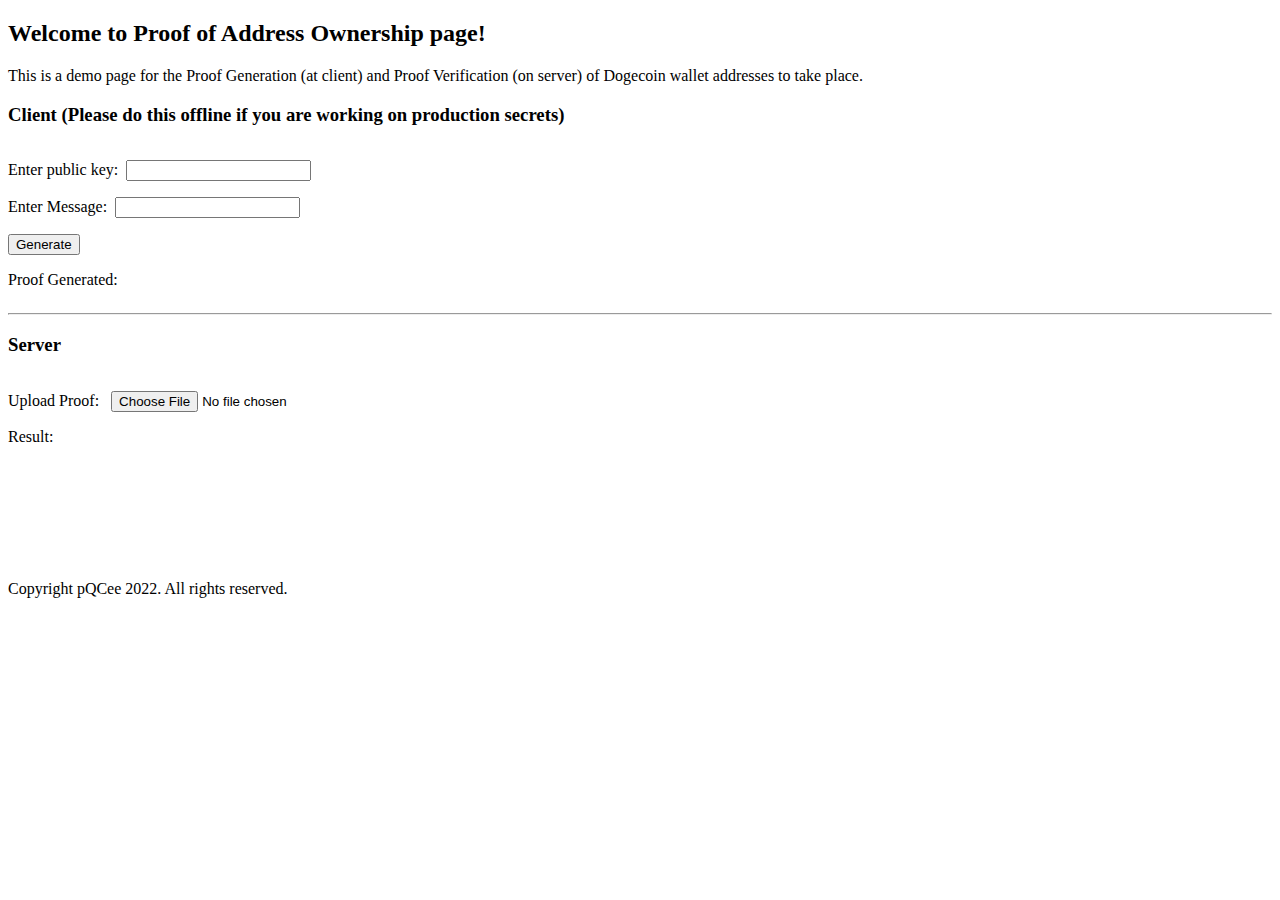
==== PoAO/index.html @ ad5701b2 "increased proof rounds to 10" ====
<!doctype html>
<html lang="en-us">
  <head>
    <meta charset="utf-8">
    <meta http-equiv="Content-Type" content="text/html; charset=utf-8">
    <title>Decent Oracles</title>
    <script src="PoAO.js"></script>

    <script>
        function generate_proof() {
		mime_type= "text/plain";
		var a = document.getElementById("cli_message").value;
		var b = document.getElementById("cli_secret").value;
		result = Module.ccall('generate_poc','string',['string', 'string', 'string'],[a,b, "1E"]);
		const obj = JSON.parse(result)
		let wallet = obj.wallet
		var blob = new Blob([result],{type:mime_type});
		var dlink = document.createElement('a');
		dlink.download = wallet + ".json";
		dlink.href = window.URL.createObjectURL(blob);
		dlink.onclick = function(e) {
			var that = this;
			setTimeout(function() {
				window.URL.revokeObjectURL(that.href);
			}, 1500);
		};
		dlink.click();
		dlink.remove();

		var rc = document.getElementById("ret") 
		rc.innerText = "Proof generated for " + wallet
		Module._clearbuf(result)
        }
        function verify_proof(filehandle) {
		var prooffile = filehandle.files[0];
		var fr = new FileReader();
		fr.readAsText(prooffile);
		fr.onload = function() 
		{
			Module['FS_createDataFile']('/', 'dummy.txt', fr.result, true, true, true);
			var result = Module.ccall('verify_poc','string',['string'],["dummy.txt"]);
			filehandle.value = '';
			var rs = document.getElementById("res");
			rs.innerText = result
			Module._clearbuf(result)
    		};

	}
    </script>
  </head>
  
  <body>
    <h2>Welcome to Proof of Address Ownership page!</h2>
    <p>This is a demo page for the Proof Generation (at client) and Proof Verification (on server) of Dogecoin wallet addresses to take place.</p>
    <h3>Client (Please do this offline if you are working on production secrets)</h3>
    <div style="display: inline-block;">
<p>Enter public key:&nbsp; <input id="cli_secret" type="password"/> </p>
<p>Enter Message:&nbsp; <input id="cli_message" /> </p>
<button id="gen_button" onclick="generate_proof()">Generate</button>
<p>Proof Generated:&nbsp; <label id="ret"></p>
    </div>
<hr />
   <h3>Server&nbsp;</h3>
    <div style="display: inline-block;">
   <p>Upload Proof: &nbsp; <input id="svr_proof" type="file" onChange={verify_proof(this)} /> </p>
   <p>Result:<label id="res"></p>
    </div>
<p>&nbsp;</p>
<p>&nbsp;</p>
<p>&nbsp;</p>
<p>Copyright pQCee 2022. All rights reserved.&nbsp;</p>
  </body>
</html>
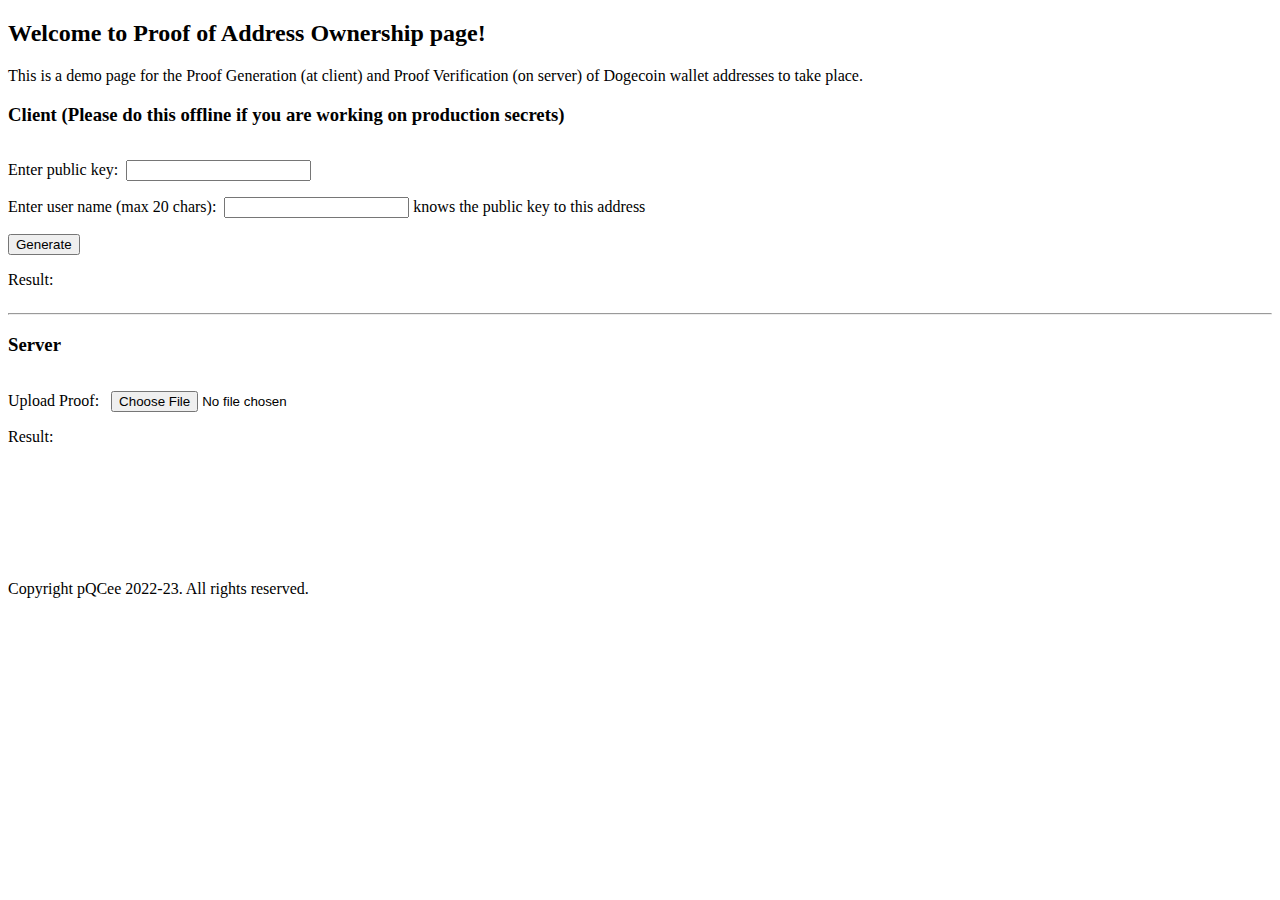
==== commit cecb672d: "included tweet button" ====
--- a/PoAO/index.html
+++ b/PoAO/index.html
@@ -5,7 +5,7 @@
     <meta http-equiv="Content-Type" content="text/html; charset=utf-8">
     <title>Decent Oracles</title>
     <script src="PoAO.js"></script>
-
+    <script async src="https://platform.twitter.com/widgets.js" charset="utf-8"></script>
     <script>
         function generate_proof() {
 		mime_type= "text/plain";
@@ -37,11 +37,17 @@
 		fr.readAsText(prooffile);
 		fr.onload = function() 
 		{
-			Module['FS_createDataFile']('/', 'dummy.txt', fr.result, true, true, true);
-			var result = Module.ccall('verify_poc','string',['string'],["dummy.txt"]);
+			const obj = JSON.parse(fr.result)
+			let wa = obj.wallet
+			let walletname = wa+".txt"
+			Module['FS_createDataFile']('/', walletname, fr.result, true, true, true);
+			var result = Module.ccall('verify_poc','string',['string'],[walletname]);
 			filehandle.value = '';
+			 Module['FS_unlink'](walletname);
 			var rs = document.getElementById("res");
 			rs.innerText = result
+			document.getElementById("tw").innerHTML = '<a href="https://twitter.com/share?ref_src=twsrc%5Etfw" class="twitter-share-button" data-show-count="false" data-size="large" data-via="tanteikg" data-text="I created my public key zero-knowledge proof for Dogecoin wallet '+wa+'. You can do it too.\n\n">Tweet</a>'
+			        twttr.widgets.load()
 			Module._clearbuf(result)
     		};
 
@@ -55,9 +61,9 @@
     <h3>Client (Please do this offline if you are working on production secrets)</h3>
     <div style="display: inline-block;">
 <p>Enter public key:&nbsp; <input id="cli_secret" type="password"/> </p>
-<p>Enter Message:&nbsp; <input id="cli_message" /> </p>
+<p>Enter user name (max 20 chars):&nbsp; <input id="cli_message" /> knows the public key to this address</p>
 <button id="gen_button" onclick="generate_proof()">Generate</button>
-<p>Proof Generated:&nbsp; <label id="ret"></p>
+<p>Result:&nbsp; <label id="ret"></p>
     </div>
 <hr />
    <h3>Server&nbsp;</h3>
@@ -65,9 +71,11 @@
    <p>Upload Proof: &nbsp; <input id="svr_proof" type="file" onChange={verify_proof(this)} /> </p>
    <p>Result:<label id="res"></p>
     </div>
+    <div id=tw>
+   </div>
 <p>&nbsp;</p>
 <p>&nbsp;</p>
 <p>&nbsp;</p>
-<p>Copyright pQCee 2022. All rights reserved.&nbsp;</p>
+<p>Copyright pQCee 2022-23. All rights reserved.&nbsp;</p>
   </body>
 </html>
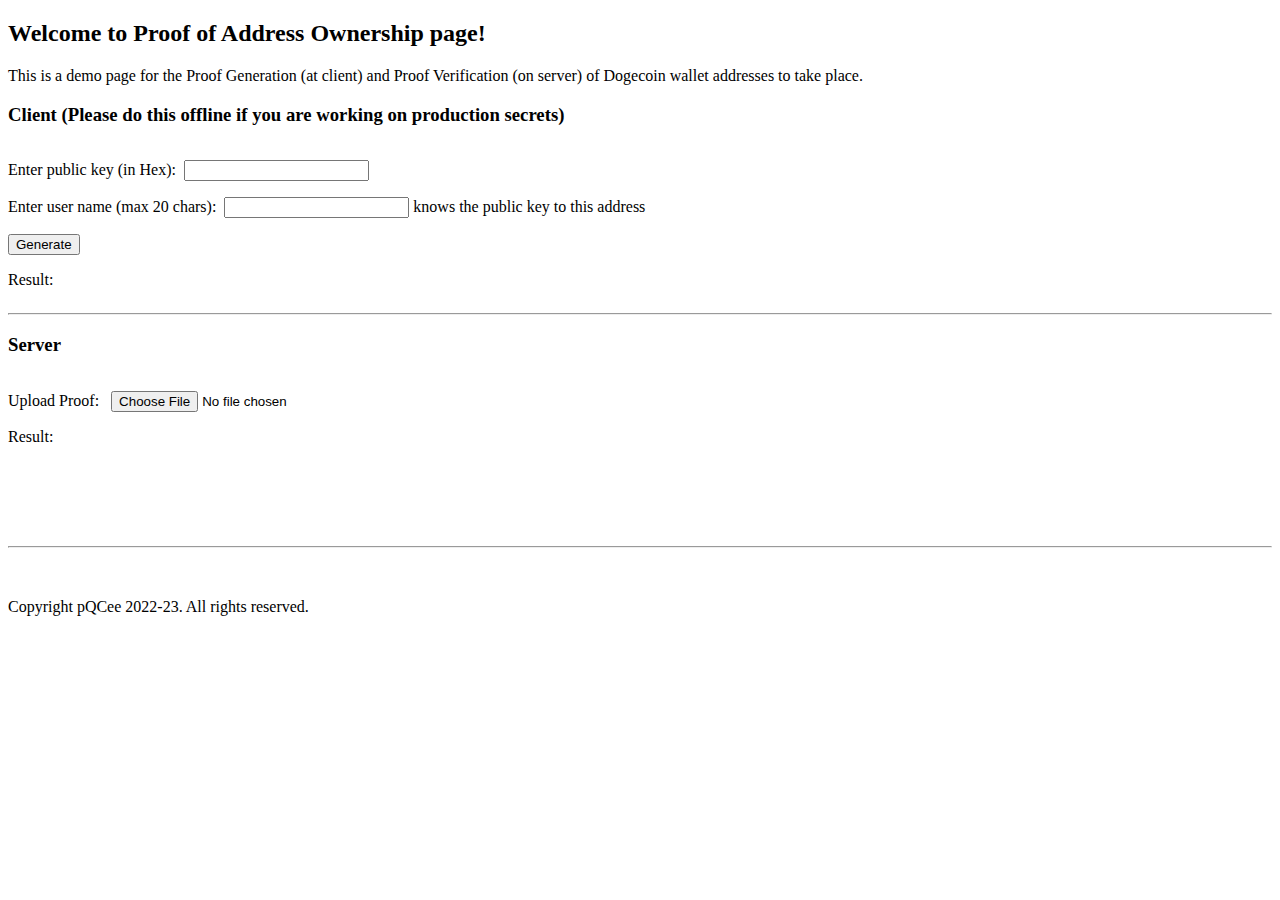
==== commit 6d1726a0: "minor bug fix" ====
--- a/PoAO/index.html
+++ b/PoAO/index.html
@@ -42,12 +42,18 @@
 			let walletname = wa+".txt"
 			Module['FS_createDataFile']('/', walletname, fr.result, true, true, true);
 			var result = Module.ccall('verify_poc','string',['string'],[walletname]);
-			filehandle.value = '';
+			const obj1 = JSON.parse(result)
+//			filehandle.value = '';
 			 Module['FS_unlink'](walletname);
 			var rs = document.getElementById("res");
-			rs.innerText = result
-			document.getElementById("tw").innerHTML = '<a href="https://twitter.com/share?ref_src=twsrc%5Etfw" class="twitter-share-button" data-show-count="false" data-size="large" data-via="tanteikg" data-text="I created my public key zero-knowledge proof for Dogecoin wallet '+wa+'. You can do it too.\n\n">Tweet</a>'
+			rs.innerText = obj1.msg 
+			if (obj1.rc == 0)
+			{
+				document.getElementById("tw").innerHTML = '<a href="https://twitter.com/share?ref_src=twsrc%5Etfw" class="twitter-share-button" data-show-count="false" data-size="large" data-via="tanteikg" data-text="I created my public key zero-knowledge proof for Dogecoin wallet '+wa+'. You can do it too.\n\n">Tweet</a>'
 			        twttr.widgets.load()
+			}
+			else
+				document.getElementById("tw").innerHTML = ""
 			Module._clearbuf(result)
     		};
 
@@ -60,7 +66,7 @@
     <p>This is a demo page for the Proof Generation (at client) and Proof Verification (on server) of Dogecoin wallet addresses to take place.</p>
     <h3>Client (Please do this offline if you are working on production secrets)</h3>
     <div style="display: inline-block;">
-<p>Enter public key:&nbsp; <input id="cli_secret" type="password"/> </p>
+<p>Enter public key (in Hex):&nbsp; <input id="cli_secret" type="password"/> </p>
 <p>Enter user name (max 20 chars):&nbsp; <input id="cli_message" /> knows the public key to this address</p>
 <button id="gen_button" onclick="generate_proof()">Generate</button>
 <p>Result:&nbsp; <label id="ret"></p>
@@ -75,6 +81,7 @@
    </div>
 <p>&nbsp;</p>
 <p>&nbsp;</p>
+<hr />
 <p>&nbsp;</p>
 <p>Copyright pQCee 2022-23. All rights reserved.&nbsp;</p>
   </body>
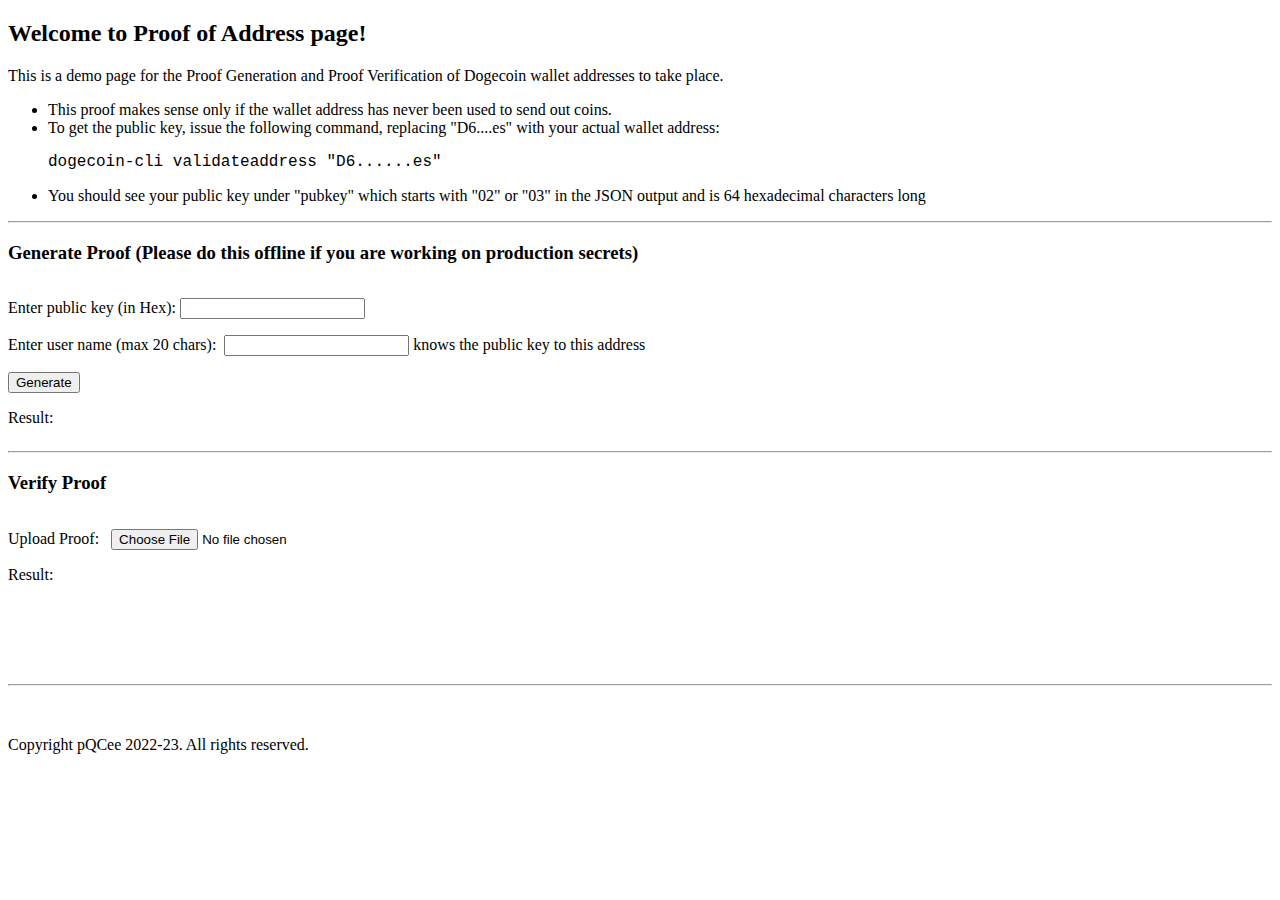
==== commit 259a0a16: "added some help comments in landing page" ====
--- a/PoAO/index.html
+++ b/PoAO/index.html
@@ -62,17 +62,23 @@
   </head>
   
   <body>
-    <h2>Welcome to Proof of Address Ownership page!</h2>
-    <p>This is a demo page for the Proof Generation (at client) and Proof Verification (on server) of Dogecoin wallet addresses to take place.</p>
-    <h3>Client (Please do this offline if you are working on production secrets)</h3>
+    <h2>Welcome to Proof of Address page!</h2>
+    <p>This is a demo page for the Proof Generation and Proof Verification of Dogecoin wallet addresses to take place.</p>
+    <ul>
+	    <li>This proof makes sense only if the wallet address has never been used to send out coins. </li>
+	    <li>To get the public key, issue the following command, replacing "D6....es" with your actual wallet address: <p style="font-family:'Courier New'"> dogecoin-cli validateaddress "D6......es" </p>  </li>
+	    <li>You should see your public key under "pubkey" which starts with "02" or "03" in the JSON output and is 64 hexadecimal characters long</li>
+    </ul>
+<hr />
+    <h3>Generate Proof (Please do this offline if you are working on production secrets)</h3>
     <div style="display: inline-block;">
-<p>Enter public key (in Hex):&nbsp; <input id="cli_secret" type="password"/> </p>
+<p>Enter public key (in Hex):&nbsp;<input id="cli_secret" type="password"/> </p>
 <p>Enter user name (max 20 chars):&nbsp; <input id="cli_message" /> knows the public key to this address</p>
 <button id="gen_button" onclick="generate_proof()">Generate</button>
 <p>Result:&nbsp; <label id="ret"></p>
     </div>
 <hr />
-   <h3>Server&nbsp;</h3>
+   <h3>Verify Proof&nbsp;</h3>
     <div style="display: inline-block;">
    <p>Upload Proof: &nbsp; <input id="svr_proof" type="file" onChange={verify_proof(this)} /> </p>
    <p>Result:<label id="res"></p>
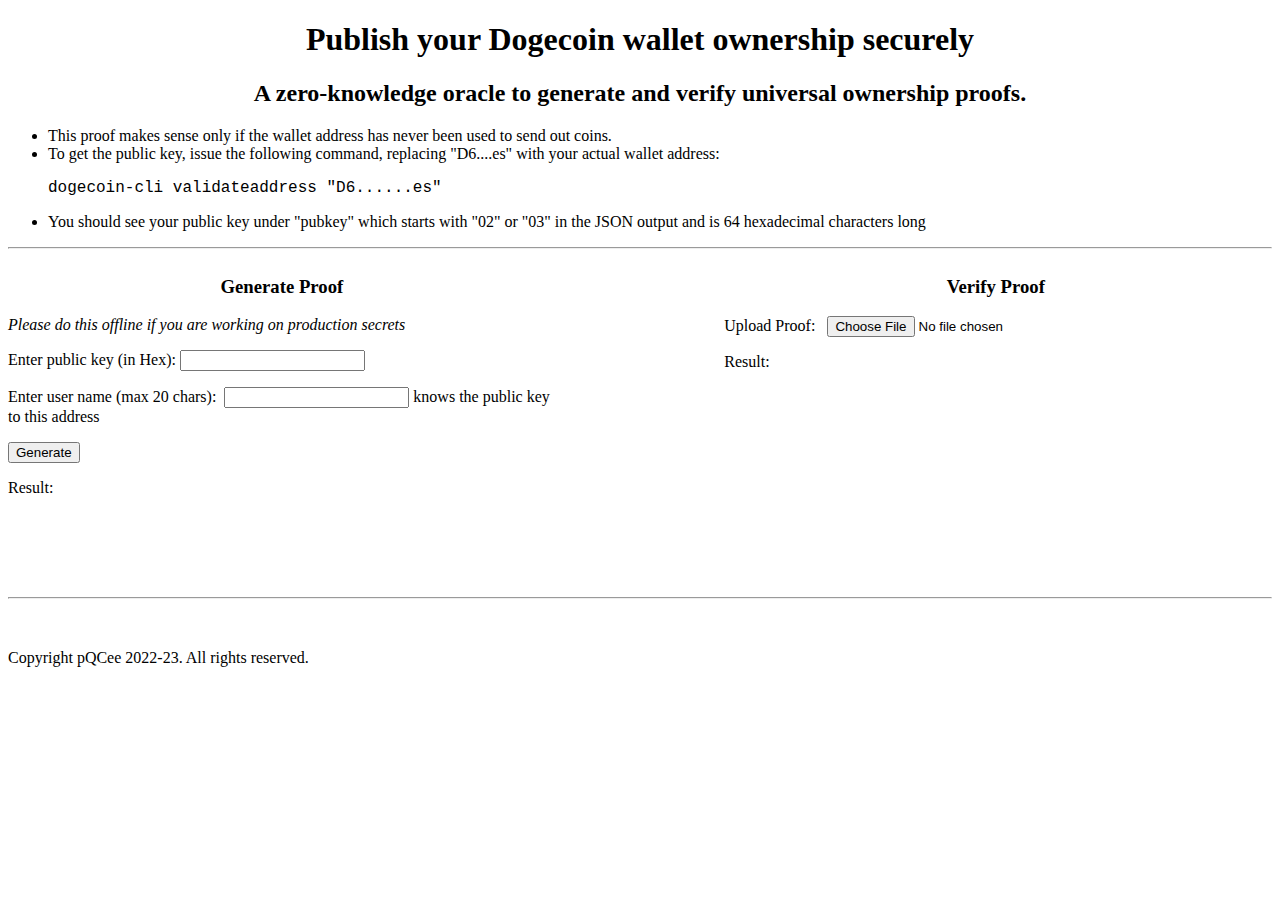
==== commit 6bae433e: "updated index.html" ====
--- a/PoAO/index.html
+++ b/PoAO/index.html
@@ -1,6 +1,22 @@
 <!doctype html>
 <html lang="en-us">
   <head>
+<style>
+h1 {text-align: center;}
+h2 {text-align: center;}
+h3 {text-align: center;}
+.row{
+	display: flex;
+}
+.column{
+	flex: 40%;
+}
+.blankspace{
+	flex: 10%;
+}
+
+</style>
+
     <meta charset="utf-8">
     <meta http-equiv="Content-Type" content="text/html; charset=utf-8">
     <title>Decent Oracles</title>
@@ -49,7 +65,7 @@
 			rs.innerText = obj1.msg 
 			if (obj1.rc == 0)
 			{
-				document.getElementById("tw").innerHTML = '<a href="https://twitter.com/share?ref_src=twsrc%5Etfw" class="twitter-share-button" data-show-count="false" data-size="large" data-via="tanteikg" data-text="I created my public key zero-knowledge proof for Dogecoin wallet '+wa+'. You can do it too.\n\n">Tweet</a>'
+				document.getElementById("tw").innerHTML = '<a href="https://twitter.com/share?ref_src=twsrc%5Etfw" class="twitter-share-button" data-show-count="false" data-size="large" data-via="tanteikg" data-text="I created my public key zero-knowledge proof for Dogecoin wallet '+wa+'. You can do it too. \n\n@dogecoin ">Tweet</a>'
 			        twttr.widgets.load()
 			}
 			else
@@ -62,29 +78,34 @@
   </head>
   
   <body>
-    <h2>Welcome to Proof of Address page!</h2>
-    <p>This is a demo page for the Proof Generation and Proof Verification of Dogecoin wallet addresses to take place.</p>
+    <h1>Publish your Dogecoin wallet ownership securely</h1>
+    <h2>
+    A zero-knowledge oracle to generate and verify universal ownership proofs.
+    </h2>
     <ul>
 	    <li>This proof makes sense only if the wallet address has never been used to send out coins. </li>
 	    <li>To get the public key, issue the following command, replacing "D6....es" with your actual wallet address: <p style="font-family:'Courier New'"> dogecoin-cli validateaddress "D6......es" </p>  </li>
 	    <li>You should see your public key under "pubkey" which starts with "02" or "03" in the JSON output and is 64 hexadecimal characters long</li>
     </ul>
 <hr />
-    <h3>Generate Proof (Please do this offline if you are working on production secrets)</h3>
-    <div style="display: inline-block;">
+<div class="row">
+    <div class="column" style="display: inline-block;">
+	    <h3>Generate Proof </h3>
+	    <i>Please do this offline if you are working on production secrets</i> <br>
 <p>Enter public key (in Hex):&nbsp;<input id="cli_secret" type="password"/> </p>
 <p>Enter user name (max 20 chars):&nbsp; <input id="cli_message" /> knows the public key to this address</p>
 <button id="gen_button" onclick="generate_proof()">Generate</button>
 <p>Result:&nbsp; <label id="ret"></p>
     </div>
-<hr />
+    <div class="blankspace"></div>
+    <div class="column" style="display: inline-block;">
    <h3>Verify Proof&nbsp;</h3>
-    <div style="display: inline-block;">
    <p>Upload Proof: &nbsp; <input id="svr_proof" type="file" onChange={verify_proof(this)} /> </p>
    <p>Result:<label id="res"></p>
-    </div>
     <div id=tw>
    </div>
+</div>
+    </div>
 <p>&nbsp;</p>
 <p>&nbsp;</p>
 <hr />
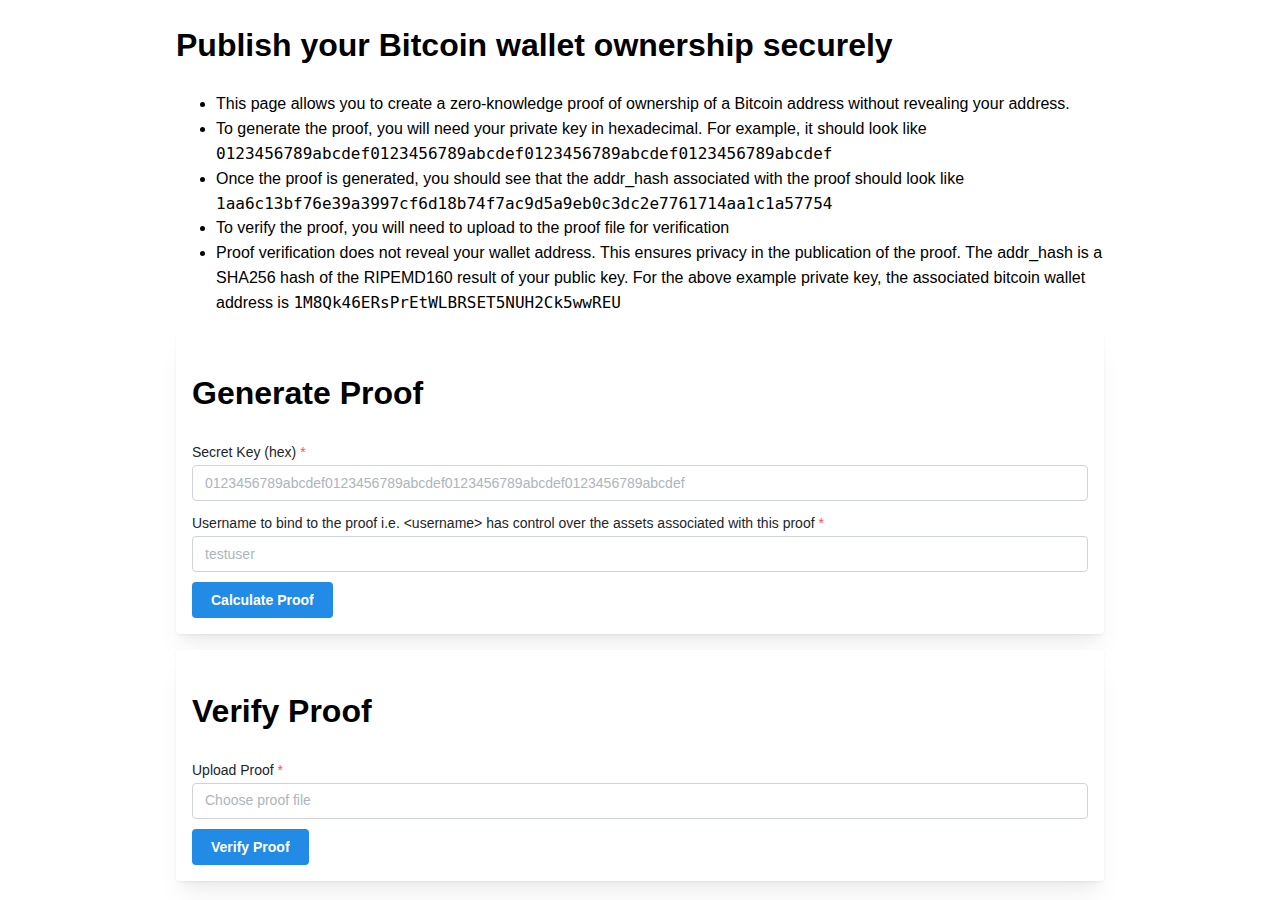
==== commit 494e1f77: "updated for bitcoin wallet" ====
--- a/PoAO/index.html
+++ b/PoAO/index.html
@@ -1,115 +1 @@
-<!doctype html>
-<html lang="en-us">
-  <head>
-<style>
-h1 {text-align: center;}
-h2 {text-align: center;}
-h3 {text-align: center;}
-.row{
-	display: flex;
-}
-.column{
-	flex: 40%;
-}
-.blankspace{
-	flex: 10%;
-}
-
-</style>
-
-    <meta charset="utf-8">
-    <meta http-equiv="Content-Type" content="text/html; charset=utf-8">
-    <title>Decent Oracles</title>
-    <script src="PoAO.js"></script>
-    <script async src="https://platform.twitter.com/widgets.js" charset="utf-8"></script>
-    <script>
-        function generate_proof() {
-		mime_type= "text/plain";
-		var a = document.getElementById("cli_message").value;
-		var b = document.getElementById("cli_secret").value;
-		result = Module.ccall('generate_poc','string',['string', 'string', 'string'],[a,b, "1E"]);
-		const obj = JSON.parse(result)
-		let wallet = obj.wallet
-		var blob = new Blob([result],{type:mime_type});
-		var dlink = document.createElement('a');
-		dlink.download = wallet + ".json";
-		dlink.href = window.URL.createObjectURL(blob);
-		dlink.onclick = function(e) {
-			var that = this;
-			setTimeout(function() {
-				window.URL.revokeObjectURL(that.href);
-			}, 1500);
-		};
-		dlink.click();
-		dlink.remove();
-
-		var rc = document.getElementById("ret") 
-		rc.innerText = "Proof generated for " + wallet
-		Module._clearbuf(result)
-        }
-        function verify_proof(filehandle) {
-		var prooffile = filehandle.files[0];
-		var fr = new FileReader();
-		fr.readAsText(prooffile);
-		fr.onload = function() 
-		{
-			const obj = JSON.parse(fr.result)
-			let wa = obj.wallet
-			let walletname = wa+".txt"
-			Module['FS_createDataFile']('/', walletname, fr.result, true, true, true);
-			var result = Module.ccall('verify_poc','string',['string'],[walletname]);
-			const obj1 = JSON.parse(result)
-//			filehandle.value = '';
-			 Module['FS_unlink'](walletname);
-			var rs = document.getElementById("res");
-			rs.innerText = obj1.msg 
-			if (obj1.rc == 0)
-			{
-				document.getElementById("tw").innerHTML = '<a href="https://twitter.com/share?ref_src=twsrc%5Etfw" class="twitter-share-button" data-show-count="false" data-size="large" data-via="tanteikg" data-text="I created my public key zero-knowledge proof for Dogecoin wallet '+wa+'. You can do it too. \n\n@dogecoin ">Tweet</a>'
-			        twttr.widgets.load()
-			}
-			else
-				document.getElementById("tw").innerHTML = ""
-			Module._clearbuf(result)
-    		};
-
-	}
-    </script>
-  </head>
-  
-  <body>
-    <h1>Publish your Dogecoin wallet ownership securely</h1>
-    <h2>
-    A zero-knowledge oracle to generate and verify universal ownership proofs.
-    </h2>
-    <ul>
-	    <li>This proof makes sense only if the wallet address has never been used to send out coins. </li>
-	    <li>To get the public key, issue the following command, replacing "D6....es" with your actual wallet address: <p style="font-family:'Courier New'"> dogecoin-cli validateaddress "D6......es" </p>  </li>
-	    <li>You should see your public key under "pubkey" which starts with "02" or "03" in the JSON output and is 64 hexadecimal characters long</li>
-    </ul>
-<hr />
-<div class="row">
-    <div class="column" style="display: inline-block;">
-	    <h3>Generate Proof </h3>
-	    <i>Please do this offline if you are working on production secrets</i> <br>
-<p>Enter public key (in Hex):&nbsp;<input id="cli_secret" type="password"/> </p>
-<p>Enter user name (max 20 chars):&nbsp; <input id="cli_message" /> knows the public key to this address</p>
-<button id="gen_button" onclick="generate_proof()">Generate</button>
-<p>Result:&nbsp; <label id="ret"></p>
-    </div>
-    <div class="blankspace"></div>
-    <div class="column" style="display: inline-block;">
-   <h3>Verify Proof&nbsp;</h3>
-   <p>Upload Proof: &nbsp; <input id="svr_proof" type="file" onChange={verify_proof(this)} /> </p>
-   <p>Result:<label id="res"></p>
-    <div id=tw>
-   </div>
-</div>
-    </div>
-<p>&nbsp;</p>
-<p>&nbsp;</p>
-<hr />
-<p>&nbsp;</p>
-<p>Copyright pQCee 2022-23. All rights reserved.&nbsp;</p>
-  </body>
-</html>
+<!DOCTYPE html><html><head><meta charSet="utf-8"/><title>AStablish Proof-of-Assets demo</title><meta name="viewport" content="width=device-width, initial-scale=1"/><meta name="next-head-count" content="3"/><noscript data-n-css=""></noscript><script defer="" nomodule="" src="/_next/static/chunks/polyfills-c67a75d1b6f99dc8.js"></script><script src="/_next/static/chunks/webpack-e32bf43c45b09f7a.js" defer=""></script><script src="/_next/static/chunks/framework-2c79e2a64abdb08b.js" defer=""></script><script src="/_next/static/chunks/main-af3068766efac2e7.js" defer=""></script><script src="/_next/static/chunks/pages/_app-5112d21ebad91583.js" defer=""></script><script src="/_next/static/chunks/158-788d96623fb444ce.js" defer=""></script><script src="/_next/static/chunks/pages/index-9b40564f136e45e5.js" defer=""></script><script src="/_next/static/P-h78Mfj0IQZSvt_ZPBOj/_buildManifest.js" defer=""></script><script src="/_next/static/P-h78Mfj0IQZSvt_ZPBOj/_ssgManifest.js" defer=""></script><style data-emotion="mantine d9zk78 pvb4p4 1ejqehl 103svbs 1fzet7j 7c7vou g9emdi 15hacub k3ov3c 1wpc1xj 1ryt1ht g7194 10zgu65 1qrdw59 1v32taa">.mantine-d9zk78{padding-left:1rem;padding-right:1rem;max-width:60rem;margin-left:auto;margin-right:auto;}.mantine-pvb4p4{outline:0;-webkit-tap-highlight-color:transparent;display:block;-webkit-text-decoration:none;text-decoration:none;color:#000;background-color:#fff;box-sizing:border-box;border-radius:0.25rem;box-shadow:0 0.0625rem 0.1875rem rgba(0, 0, 0, 0.05),rgba(0, 0, 0, 0.05) 0 1.25rem 1.5625rem -0.3125rem,rgba(0, 0, 0, 0.04) 0 0.625rem 0.625rem -0.3125rem;padding:1rem;}.mantine-pvb4p4[data-with-border]{border:0.0625rem solid #dee2e6;}.mantine-1ejqehl{font-family:-apple-system,BlinkMacSystemFont,Segoe UI,Roboto,Helvetica,Arial,sans-serif,Apple Color Emoji,Segoe UI Emoji;line-height:1.55;}.mantine-103svbs{color:#fa5252;}.mantine-1fzet7j{display:inline-block;font-size:0.875rem;font-weight:500;color:#212529;word-break:break-word;cursor:default;-webkit-tap-highlight-color:transparent;}.mantine-7c7vou{position:relative;}.mantine-g9emdi{font-family:-apple-system,BlinkMacSystemFont,Segoe UI,Roboto,Helvetica,Arial,sans-serif,Apple Color Emoji,Segoe UI Emoji;height:2.25rem;-webkit-tap-highlight-color:transparent;line-height:calc(2.25rem - 0.125rem);-webkit-appearance:none;-moz-appearance:none;-ms-appearance:none;appearance:none;resize:none;box-sizing:border-box;font-size:0.875rem;width:100%;color:#000;display:block;text-align:left;border:0.0625rem solid #ced4da;background-color:#fff;-webkit-transition:border-color 100ms ease;transition:border-color 100ms ease;min-height:2.25rem;padding-left:calc(2.25rem  / 3);padding-right:calc(2.25rem  / 3);border-radius:0.25rem;}.mantine-g9emdi:focus,.mantine-g9emdi:focus-within{outline:none;border-color:#228be6;}.mantine-g9emdi:disabled,.mantine-g9emdi[data-disabled]{background-color:#f1f3f5;color:#909296;opacity:0.6;cursor:not-allowed;}.mantine-g9emdi:disabled::-webkit-input-placeholder{color:#909296;}.mantine-g9emdi:disabled::-moz-placeholder{color:#909296;}.mantine-g9emdi:disabled:-ms-input-placeholder{color:#909296;}.mantine-g9emdi[data-disabled]::-webkit-input-placeholder{color:#909296;}.mantine-g9emdi[data-disabled]::-moz-placeholder{color:#909296;}.mantine-g9emdi[data-disabled]:-ms-input-placeholder{color:#909296;}.mantine-g9emdi:disabled::placeholder,.mantine-g9emdi[data-disabled]::placeholder{color:#909296;}.mantine-g9emdi[data-invalid]{color:#fa5252;border-color:#fa5252;}.mantine-g9emdi[data-invalid]::-webkit-input-placeholder{opacity:1;color:#fa5252;}.mantine-g9emdi[data-invalid]::-moz-placeholder{opacity:1;color:#fa5252;}.mantine-g9emdi[data-invalid]:-ms-input-placeholder{opacity:1;color:#fa5252;}.mantine-g9emdi[data-invalid]::placeholder{opacity:1;color:#fa5252;}.mantine-g9emdi[data-with-icon]{padding-left:2.25rem;}.mantine-g9emdi::-webkit-input-placeholder{-webkit-user-select:none;-moz-user-select:none;-ms-user-select:none;user-select:none;color:#adb5bd;opacity:1;}.mantine-g9emdi::-moz-placeholder{-webkit-user-select:none;-moz-user-select:none;-ms-user-select:none;user-select:none;color:#adb5bd;opacity:1;}.mantine-g9emdi:-ms-input-placeholder{-webkit-user-select:none;-moz-user-select:none;-ms-user-select:none;user-select:none;color:#adb5bd;opacity:1;}.mantine-g9emdi::placeholder{-webkit-user-select:none;-moz-user-select:none;-ms-user-select:none;user-select:none;color:#adb5bd;opacity:1;}.mantine-g9emdi::-webkit-inner-spin-button,.mantine-g9emdi::-webkit-outer-spin-button,.mantine-g9emdi::-webkit-search-decoration,.mantine-g9emdi::-webkit-search-cancel-button,.mantine-g9emdi::-webkit-search-results-button,.mantine-g9emdi::-webkit-search-results-decoration{-webkit-appearance:none;-moz-appearance:none;-ms-appearance:none;appearance:none;}.mantine-g9emdi[type=number]{-moz-appearance:textfield;}.mantine-15hacub{width:0rem;min-width:0rem;height:0.625rem;min-height:0.625rem;}.mantine-k3ov3c{box-sizing:border-box;display:-webkit-box;display:-webkit-flex;display:-ms-flexbox;display:flex;-webkit-flex-direction:row;-ms-flex-direction:row;flex-direction:row;-webkit-align-items:center;-webkit-box-align:center;-ms-flex-align:center;align-items:center;-webkit-box-flex-wrap:wrap;-webkit-flex-wrap:wrap;-ms-flex-wrap:wrap;flex-wrap:wrap;-webkit-box-pack:start;-ms-flex-pack:start;-webkit-justify-content:flex-start;justify-content:flex-start;gap:1rem;}.mantine-k3ov3c>*{box-sizing:border-box;-webkit-box-flex:0;-webkit-flex-grow:0;-ms-flex-positive:0;flex-grow:0;}.mantine-1wpc1xj{display:-webkit-box;display:-webkit-flex;display:-ms-flexbox;display:flex;-webkit-align-items:center;-webkit-box-align:center;-ms-flex-align:center;align-items:center;-webkit-box-pack:center;-ms-flex-pack:center;-webkit-justify-content:center;justify-content:center;height:100%;overflow:visible;}.mantine-1ryt1ht{white-space:nowrap;height:100%;overflow:hidden;display:-webkit-box;display:-webkit-flex;display:-ms-flexbox;display:flex;-webkit-align-items:center;-webkit-box-align:center;-ms-flex-align:center;align-items:center;}.mantine-g7194{-webkit-tap-highlight-color:transparent;font-family:-apple-system,BlinkMacSystemFont,Segoe UI,Roboto,Helvetica,Arial,sans-serif,Apple Color Emoji,Segoe UI Emoji;cursor:pointer;border:0;padding:0;-webkit-appearance:none;-moz-appearance:none;-ms-appearance:none;appearance:none;font-size:1rem;background-color:transparent;text-align:left;color:#000;-webkit-text-decoration:none;text-decoration:none;box-sizing:border-box;height:2.25rem;padding-left:1.125rem;padding-right:1.125rem;font-family:-apple-system,BlinkMacSystemFont,Segoe UI,Roboto,Helvetica,Arial,sans-serif,Apple Color Emoji,Segoe UI Emoji;-webkit-tap-highlight-color:transparent;display:inline-block;width:auto;border-radius:0.25rem;font-weight:600;position:relative;line-height:1;font-size:0.875rem;-webkit-user-select:none;-moz-user-select:none;-ms-user-select:none;user-select:none;cursor:pointer;border:0.0625rem solid transparent;background-color:#228be6;color:#fff;}.mantine-g7194:focus{outline-offset:0.125rem;outline:0.125rem solid #339af0;}.mantine-g7194:focus:not(:focus-visible){outline:none;}.mantine-g7194:focus{outline-offset:0.125rem;outline:0.125rem solid #339af0;}.mantine-g7194:focus:not(:focus-visible){outline:none;}@media (hover: hover){.mantine-g7194:hover{background-color:#1c7ed6;}}@media (hover: none){.mantine-g7194:active{background-color:#1c7ed6;}}.mantine-g7194:active{-webkit-transform:translateY(0.0625rem);-moz-transform:translateY(0.0625rem);-ms-transform:translateY(0.0625rem);transform:translateY(0.0625rem);}.mantine-g7194:disabled,.mantine-g7194[data-disabled]{border-color:transparent;background-color:#e9ecef;color:#adb5bd;cursor:not-allowed;background-image:none;pointer-events:none;}.mantine-g7194:disabled:active,.mantine-g7194[data-disabled]:active{-webkit-transform:none;-moz-transform:none;-ms-transform:none;transform:none;}.mantine-g7194[data-loading]{pointer-events:none;}.mantine-g7194[data-loading]::before{content:"";position:absolute;top:-0.0625rem;right:-0.0625rem;left:-0.0625rem;bottom:-0.0625rem;background-color:rgba(255, 255, 255, .5);border-radius:0.25rem;cursor:not-allowed;}.mantine-10zgu65{width:0rem;min-width:0rem;height:1rem;min-height:1rem;}.mantine-1qrdw59{font-family:-apple-system,BlinkMacSystemFont,Segoe UI,Roboto,Helvetica,Arial,sans-serif,Apple Color Emoji,Segoe UI Emoji;height:auto;-webkit-tap-highlight-color:transparent;line-height:1.55;-webkit-appearance:none;-moz-appearance:none;-ms-appearance:none;appearance:none;resize:none;box-sizing:border-box;font-size:0.875rem;width:100%;color:#000;display:block;text-align:left;border:0.0625rem solid #ced4da;background-color:#fff;-webkit-transition:border-color 100ms ease;transition:border-color 100ms ease;min-height:2.25rem;padding-left:calc(2.25rem  / 3);padding-right:calc(2.25rem  / 3);border-radius:0.25rem;cursor:pointer;}.mantine-1qrdw59:focus,.mantine-1qrdw59:focus-within{outline:none;border-color:#228be6;}.mantine-1qrdw59:disabled,.mantine-1qrdw59[data-disabled]{background-color:#f1f3f5;color:#909296;opacity:0.6;cursor:not-allowed;}.mantine-1qrdw59:disabled::-webkit-input-placeholder{color:#909296;}.mantine-1qrdw59:disabled::-moz-placeholder{color:#909296;}.mantine-1qrdw59:disabled:-ms-input-placeholder{color:#909296;}.mantine-1qrdw59[data-disabled]::-webkit-input-placeholder{color:#909296;}.mantine-1qrdw59[data-disabled]::-moz-placeholder{color:#909296;}.mantine-1qrdw59[data-disabled]:-ms-input-placeholder{color:#909296;}.mantine-1qrdw59:disabled::placeholder,.mantine-1qrdw59[data-disabled]::placeholder{color:#909296;}.mantine-1qrdw59[data-invalid]{color:#fa5252;border-color:#fa5252;}.mantine-1qrdw59[data-invalid]::-webkit-input-placeholder{opacity:1;color:#fa5252;}.mantine-1qrdw59[data-invalid]::-moz-placeholder{opacity:1;color:#fa5252;}.mantine-1qrdw59[data-invalid]:-ms-input-placeholder{opacity:1;color:#fa5252;}.mantine-1qrdw59[data-invalid]::placeholder{opacity:1;color:#fa5252;}.mantine-1qrdw59[data-with-icon]{padding-left:2.25rem;}.mantine-1qrdw59::-webkit-input-placeholder{-webkit-user-select:none;-moz-user-select:none;-ms-user-select:none;user-select:none;color:#adb5bd;opacity:1;}.mantine-1qrdw59::-moz-placeholder{-webkit-user-select:none;-moz-user-select:none;-ms-user-select:none;user-select:none;color:#adb5bd;opacity:1;}.mantine-1qrdw59:-ms-input-placeholder{-webkit-user-select:none;-moz-user-select:none;-ms-user-select:none;user-select:none;color:#adb5bd;opacity:1;}.mantine-1qrdw59::placeholder{-webkit-user-select:none;-moz-user-select:none;-ms-user-select:none;user-select:none;color:#adb5bd;opacity:1;}.mantine-1qrdw59::-webkit-inner-spin-button,.mantine-1qrdw59::-webkit-outer-spin-button,.mantine-1qrdw59::-webkit-search-decoration,.mantine-1qrdw59::-webkit-search-cancel-button,.mantine-1qrdw59::-webkit-search-results-button,.mantine-1qrdw59::-webkit-search-results-decoration{-webkit-appearance:none;-moz-appearance:none;-ms-appearance:none;appearance:none;}.mantine-1qrdw59[type=number]{-moz-appearance:textfield;}.mantine-1v32taa{-webkit-user-select:none;-moz-user-select:none;-ms-user-select:none;user-select:none;color:#adb5bd;}</style></head><body><div id="__next"><style data-emotion="css-global 1w883ez">html{font-family:sans-serif;line-height:1.15;-webkit-text-size-adjust:100%;-moz-text-size-adjust:100%;-ms-text-size-adjust:100%;text-size-adjust:100%;}body{margin:0;}article,aside,footer,header,nav,section,figcaption,figure,main{display:block;}h1{font-size:2em;}hr{box-sizing:content-box;height:0;overflow:visible;}pre{font-family:monospace,monospace;font-size:1em;}a{background:transparent;text-decoration-skip:objects;}a:active,a:hover{outline-width:0;}abbr[title]{border-bottom:none;-webkit-text-decoration:underline;text-decoration:underline;}b,strong{font-weight:bolder;}code,kbp,samp{font-family:monospace,monospace;font-size:1em;}dfn{font-style:italic;}mark{background-color:#ff0;color:#000;}small{font-size:80%;}sub,sup{font-size:75%;line-height:0;position:relative;vertical-align:baseline;}sup{top:-0.5em;}sub{bottom:-0.25em;}audio,video{display:inline-block;}audio:not([controls]){display:none;height:0;}img{border-style:none;vertical-align:middle;}svg:not(:root){overflow:hidden;}button,input,optgroup,select,textarea{font-family:sans-serif;font-size:100%;line-height:1.15;margin:0;}button,input{overflow:visible;}button,select{text-transform:none;}button,[type=reset],[type=submit]{-webkit-appearance:button;}button::-moz-focus-inner,[type=button]::-moz-focus-inner,[type=reset]::-moz-focus-inner,[type=submit]::-moz-focus-inner{border-style:none;padding:0;}button:-moz-focusring,[type=button]:-moz-focusring,[type=reset]:-moz-focusring,[type=submit]:-moz-focusring{outline:0.0625rem dotted ButtonText;}legend{box-sizing:border-box;color:inherit;display:table;max-width:100%;padding:0;white-space:normal;}progress{display:inline-block;vertical-align:baseline;}textarea{overflow:auto;}[type=checkbox],[type=radio]{box-sizing:border-box;padding:0;}[type=number]::-webkit-inner-spin-button,[type=number]::-webkit-outer-spin-button{height:auto;}[type=search]{-webkit-appearance:none;-moz-appearance:none;-ms-appearance:none;appearance:none;}[type=search]::-webkit-search-cancel-button,[type=search]::-webkit-search-decoration{-webkit-appearance:none;-moz-appearance:none;-ms-appearance:none;appearance:none;}::-webkit-file-upload-button{-webkit-appearance:button;-moz-appearance:button;-ms-appearance:button;appearance:button;font:inherit;}details,menu{display:block;}summary{display:-webkit-box;display:-webkit-list-item;display:-ms-list-itembox;display:list-item;}canvas{display:inline-block;}template{display:none;}</style><style data-emotion="css-global 1kvm0ug">*,*::before,*::after{box-sizing:border-box;}html{-webkit-print-color-scheme:light;color-scheme:light;}body{font-family:-apple-system,BlinkMacSystemFont,Segoe UI,Roboto,Helvetica,Arial,sans-serif,Apple Color Emoji,Segoe UI Emoji;background-color:#fff;color:#000;line-height:1.55;font-size:1rem;-webkit-font-smoothing:antialiased;-moz-osx-font-smoothing:grayscale;}</style><div class="mantine-Container-root mantine-d9zk78"><h1>Publish your Bitcoin wallet ownership securely</h1><ul><li>This page allows you to create a zero-knowledge proof of ownership of a Bitcoin address without revealing your address. </li><li>To generate the proof, you will need your private key in hexadecimal. For example, it should look like <code> 0123456789abcdef0123456789abcdef0123456789abcdef0123456789abcdef </code> </li><li>Once the proof is generated, you should see that the addr_hash associated with the proof should look like <code>1aa6c13bf76e39a3997cf6d18b74f7ac9d5a9eb0c3dc2e7761714aa1c1a57754</code> </li><li>To verify the proof, you will need to upload to the proof file for verification </li><li>Proof verification does not reveal your wallet address. This ensures privacy in the publication of the proof. The addr_hash is a SHA256 hash of the RIPEMD160 result of your public key. For the above example private key, the associated bitcoin wallet address is <code> 1M8Qk46ERsPrEtWLBRSET5NUH2Ck5wwREU </code> </li></ul><div class="mantine-Paper-root mantine-pvb4p4"><h1>Generate Proof</h1><div class="mantine-InputWrapper-root mantine-TextInput-root mantine-1ejqehl"><label class="mantine-InputWrapper-label mantine-TextInput-label mantine-1fzet7j" for="mantine-R17b6" id="mantine-R17b6-label">Secret Key (hex)<span class="mantine-103svbs mantine-InputWrapper-required mantine-TextInput-required" aria-hidden="true"> *</span></label><div class="mantine-Input-wrapper mantine-TextInput-wrapper mantine-7c7vou"><input class="mantine-Input-input mantine-TextInput-input mantine-g9emdi" id="mantine-R17b6" type="text" placeholder="0123456789abcdef0123456789abcdef0123456789abcdef0123456789abcdef" required="" aria-invalid="false" value=""/></div></div><div class="mantine-15hacub"></div><div class="mantine-InputWrapper-root mantine-TextInput-root mantine-1ejqehl"><label class="mantine-InputWrapper-label mantine-TextInput-label mantine-1fzet7j" for="mantine-R27b6" id="mantine-R27b6-label">Username to bind to the proof i.e. &lt;username&gt; has control over the assets associated with this proof<span class="mantine-103svbs mantine-InputWrapper-required mantine-TextInput-required" aria-hidden="true"> *</span></label><div class="mantine-Input-wrapper mantine-TextInput-wrapper mantine-7c7vou"><input class="mantine-Input-input mantine-TextInput-input mantine-g9emdi" id="mantine-R27b6" type="text" placeholder="testuser" required="" aria-invalid="false" value=""/></div></div><div class="mantine-15hacub"></div><div class="mantine-Group-root mantine-k3ov3c"><button class="mantine-UnstyledButton-root mantine-Button-root mantine-g7194" type="button" data-button="true"><div class="mantine-1wpc1xj mantine-Button-inner"><span class="mantine-1ryt1ht mantine-Button-label">Calculate Proof</span></div></button><div class="mantine-15hacub"></div></div></div><div class="mantine-10zgu65"></div><div class="mantine-Paper-root mantine-pvb4p4"><h1>Verify Proof</h1><div class="mantine-InputWrapper-root mantine-FileInput-root mantine-1ejqehl"><label class="mantine-InputWrapper-label mantine-FileInput-label mantine-1fzet7j" for="mantine-R1bb6" id="mantine-R1bb6-label">Upload Proof<span class="mantine-103svbs mantine-InputWrapper-required mantine-FileInput-required" aria-hidden="true"> *</span></label><div class="mantine-Input-wrapper mantine-FileInput-wrapper mantine-7c7vou"><button class="mantine-FileInput-input mantine-Input-input mantine-FileInput-input mantine-1qrdw59" id="mantine-R1bb6" type="button" aria-invalid="false"><span class="mantine-FileInput-placeholder mantine-1v32taa">Choose proof file</span></button></div><input style="display:none" type="file" accept=".json"/></div><div class="mantine-15hacub"></div><div class="mantine-Group-root mantine-k3ov3c"><button class="mantine-UnstyledButton-root mantine-Button-root mantine-g7194" type="button" data-button="true"><div class="mantine-1wpc1xj mantine-Button-inner"><span class="mantine-1ryt1ht mantine-Button-label">Verify Proof</span></div></button><div class="mantine-15hacub"></div></div></div></div></div><script id="__NEXT_DATA__" type="application/json">{"props":{"pageProps":{}},"page":"/","query":{},"buildId":"P-h78Mfj0IQZSvt_ZPBOj","nextExport":true,"autoExport":true,"isFallback":false,"scriptLoader":[]}</script></body></html>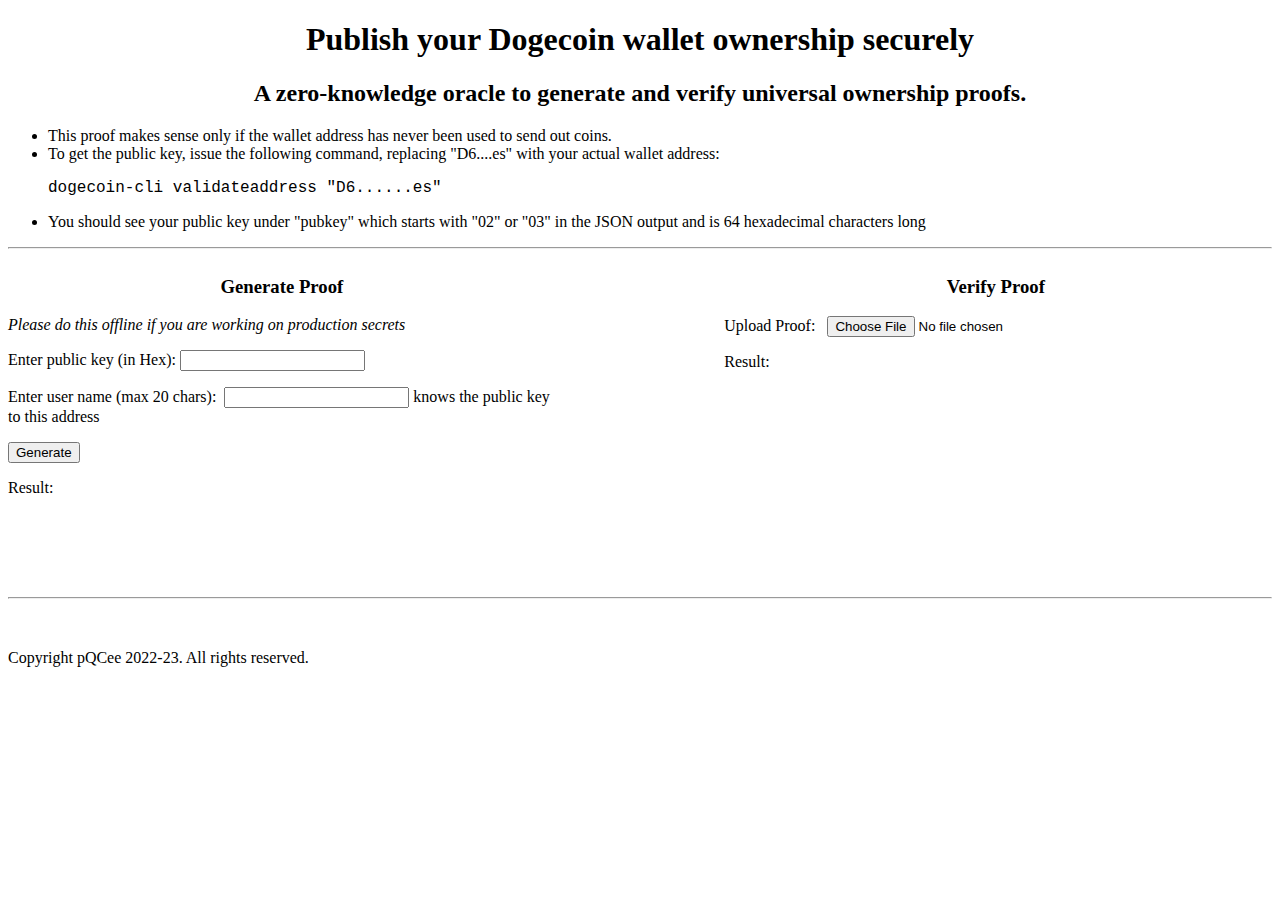
==== commit 354ef4c8: "fixed index.html" ====
--- a/PoAO/index.html
+++ b/PoAO/index.html
@@ -1 +1,115 @@
-<!DOCTYPE html><html><head><meta charSet="utf-8"/><title>AStablish Proof-of-Assets demo</title><meta name="viewport" content="width=device-width, initial-scale=1"/><meta name="next-head-count" content="3"/><noscript data-n-css=""></noscript><script defer="" nomodule="" src="/_next/static/chunks/polyfills-c67a75d1b6f99dc8.js"></script><script src="/_next/static/chunks/webpack-e32bf43c45b09f7a.js" defer=""></script><script src="/_next/static/chunks/framework-2c79e2a64abdb08b.js" defer=""></script><script src="/_next/static/chunks/main-af3068766efac2e7.js" defer=""></script><script src="/_next/static/chunks/pages/_app-5112d21ebad91583.js" defer=""></script><script src="/_next/static/chunks/158-788d96623fb444ce.js" defer=""></script><script src="/_next/static/chunks/pages/index-9b40564f136e45e5.js" defer=""></script><script src="/_next/static/P-h78Mfj0IQZSvt_ZPBOj/_buildManifest.js" defer=""></script><script src="/_next/static/P-h78Mfj0IQZSvt_ZPBOj/_ssgManifest.js" defer=""></script><style data-emotion="mantine d9zk78 pvb4p4 1ejqehl 103svbs 1fzet7j 7c7vou g9emdi 15hacub k3ov3c 1wpc1xj 1ryt1ht g7194 10zgu65 1qrdw59 1v32taa">.mantine-d9zk78{padding-left:1rem;padding-right:1rem;max-width:60rem;margin-left:auto;margin-right:auto;}.mantine-pvb4p4{outline:0;-webkit-tap-highlight-color:transparent;display:block;-webkit-text-decoration:none;text-decoration:none;color:#000;background-color:#fff;box-sizing:border-box;border-radius:0.25rem;box-shadow:0 0.0625rem 0.1875rem rgba(0, 0, 0, 0.05),rgba(0, 0, 0, 0.05) 0 1.25rem 1.5625rem -0.3125rem,rgba(0, 0, 0, 0.04) 0 0.625rem 0.625rem -0.3125rem;padding:1rem;}.mantine-pvb4p4[data-with-border]{border:0.0625rem solid #dee2e6;}.mantine-1ejqehl{font-family:-apple-system,BlinkMacSystemFont,Segoe UI,Roboto,Helvetica,Arial,sans-serif,Apple Color Emoji,Segoe UI Emoji;line-height:1.55;}.mantine-103svbs{color:#fa5252;}.mantine-1fzet7j{display:inline-block;font-size:0.875rem;font-weight:500;color:#212529;word-break:break-word;cursor:default;-webkit-tap-highlight-color:transparent;}.mantine-7c7vou{position:relative;}.mantine-g9emdi{font-family:-apple-system,BlinkMacSystemFont,Segoe UI,Roboto,Helvetica,Arial,sans-serif,Apple Color Emoji,Segoe UI Emoji;height:2.25rem;-webkit-tap-highlight-color:transparent;line-height:calc(2.25rem - 0.125rem);-webkit-appearance:none;-moz-appearance:none;-ms-appearance:none;appearance:none;resize:none;box-sizing:border-box;font-size:0.875rem;width:100%;color:#000;display:block;text-align:left;border:0.0625rem solid #ced4da;background-color:#fff;-webkit-transition:border-color 100ms ease;transition:border-color 100ms ease;min-height:2.25rem;padding-left:calc(2.25rem  / 3);padding-right:calc(2.25rem  / 3);border-radius:0.25rem;}.mantine-g9emdi:focus,.mantine-g9emdi:focus-within{outline:none;border-color:#228be6;}.mantine-g9emdi:disabled,.mantine-g9emdi[data-disabled]{background-color:#f1f3f5;color:#909296;opacity:0.6;cursor:not-allowed;}.mantine-g9emdi:disabled::-webkit-input-placeholder{color:#909296;}.mantine-g9emdi:disabled::-moz-placeholder{color:#909296;}.mantine-g9emdi:disabled:-ms-input-placeholder{color:#909296;}.mantine-g9emdi[data-disabled]::-webkit-input-placeholder{color:#909296;}.mantine-g9emdi[data-disabled]::-moz-placeholder{color:#909296;}.mantine-g9emdi[data-disabled]:-ms-input-placeholder{color:#909296;}.mantine-g9emdi:disabled::placeholder,.mantine-g9emdi[data-disabled]::placeholder{color:#909296;}.mantine-g9emdi[data-invalid]{color:#fa5252;border-color:#fa5252;}.mantine-g9emdi[data-invalid]::-webkit-input-placeholder{opacity:1;color:#fa5252;}.mantine-g9emdi[data-invalid]::-moz-placeholder{opacity:1;color:#fa5252;}.mantine-g9emdi[data-invalid]:-ms-input-placeholder{opacity:1;color:#fa5252;}.mantine-g9emdi[data-invalid]::placeholder{opacity:1;color:#fa5252;}.mantine-g9emdi[data-with-icon]{padding-left:2.25rem;}.mantine-g9emdi::-webkit-input-placeholder{-webkit-user-select:none;-moz-user-select:none;-ms-user-select:none;user-select:none;color:#adb5bd;opacity:1;}.mantine-g9emdi::-moz-placeholder{-webkit-user-select:none;-moz-user-select:none;-ms-user-select:none;user-select:none;color:#adb5bd;opacity:1;}.mantine-g9emdi:-ms-input-placeholder{-webkit-user-select:none;-moz-user-select:none;-ms-user-select:none;user-select:none;color:#adb5bd;opacity:1;}.mantine-g9emdi::placeholder{-webkit-user-select:none;-moz-user-select:none;-ms-user-select:none;user-select:none;color:#adb5bd;opacity:1;}.mantine-g9emdi::-webkit-inner-spin-button,.mantine-g9emdi::-webkit-outer-spin-button,.mantine-g9emdi::-webkit-search-decoration,.mantine-g9emdi::-webkit-search-cancel-button,.mantine-g9emdi::-webkit-search-results-button,.mantine-g9emdi::-webkit-search-results-decoration{-webkit-appearance:none;-moz-appearance:none;-ms-appearance:none;appearance:none;}.mantine-g9emdi[type=number]{-moz-appearance:textfield;}.mantine-15hacub{width:0rem;min-width:0rem;height:0.625rem;min-height:0.625rem;}.mantine-k3ov3c{box-sizing:border-box;display:-webkit-box;display:-webkit-flex;display:-ms-flexbox;display:flex;-webkit-flex-direction:row;-ms-flex-direction:row;flex-direction:row;-webkit-align-items:center;-webkit-box-align:center;-ms-flex-align:center;align-items:center;-webkit-box-flex-wrap:wrap;-webkit-flex-wrap:wrap;-ms-flex-wrap:wrap;flex-wrap:wrap;-webkit-box-pack:start;-ms-flex-pack:start;-webkit-justify-content:flex-start;justify-content:flex-start;gap:1rem;}.mantine-k3ov3c>*{box-sizing:border-box;-webkit-box-flex:0;-webkit-flex-grow:0;-ms-flex-positive:0;flex-grow:0;}.mantine-1wpc1xj{display:-webkit-box;display:-webkit-flex;display:-ms-flexbox;display:flex;-webkit-align-items:center;-webkit-box-align:center;-ms-flex-align:center;align-items:center;-webkit-box-pack:center;-ms-flex-pack:center;-webkit-justify-content:center;justify-content:center;height:100%;overflow:visible;}.mantine-1ryt1ht{white-space:nowrap;height:100%;overflow:hidden;display:-webkit-box;display:-webkit-flex;display:-ms-flexbox;display:flex;-webkit-align-items:center;-webkit-box-align:center;-ms-flex-align:center;align-items:center;}.mantine-g7194{-webkit-tap-highlight-color:transparent;font-family:-apple-system,BlinkMacSystemFont,Segoe UI,Roboto,Helvetica,Arial,sans-serif,Apple Color Emoji,Segoe UI Emoji;cursor:pointer;border:0;padding:0;-webkit-appearance:none;-moz-appearance:none;-ms-appearance:none;appearance:none;font-size:1rem;background-color:transparent;text-align:left;color:#000;-webkit-text-decoration:none;text-decoration:none;box-sizing:border-box;height:2.25rem;padding-left:1.125rem;padding-right:1.125rem;font-family:-apple-system,BlinkMacSystemFont,Segoe UI,Roboto,Helvetica,Arial,sans-serif,Apple Color Emoji,Segoe UI Emoji;-webkit-tap-highlight-color:transparent;display:inline-block;width:auto;border-radius:0.25rem;font-weight:600;position:relative;line-height:1;font-size:0.875rem;-webkit-user-select:none;-moz-user-select:none;-ms-user-select:none;user-select:none;cursor:pointer;border:0.0625rem solid transparent;background-color:#228be6;color:#fff;}.mantine-g7194:focus{outline-offset:0.125rem;outline:0.125rem solid #339af0;}.mantine-g7194:focus:not(:focus-visible){outline:none;}.mantine-g7194:focus{outline-offset:0.125rem;outline:0.125rem solid #339af0;}.mantine-g7194:focus:not(:focus-visible){outline:none;}@media (hover: hover){.mantine-g7194:hover{background-color:#1c7ed6;}}@media (hover: none){.mantine-g7194:active{background-color:#1c7ed6;}}.mantine-g7194:active{-webkit-transform:translateY(0.0625rem);-moz-transform:translateY(0.0625rem);-ms-transform:translateY(0.0625rem);transform:translateY(0.0625rem);}.mantine-g7194:disabled,.mantine-g7194[data-disabled]{border-color:transparent;background-color:#e9ecef;color:#adb5bd;cursor:not-allowed;background-image:none;pointer-events:none;}.mantine-g7194:disabled:active,.mantine-g7194[data-disabled]:active{-webkit-transform:none;-moz-transform:none;-ms-transform:none;transform:none;}.mantine-g7194[data-loading]{pointer-events:none;}.mantine-g7194[data-loading]::before{content:"";position:absolute;top:-0.0625rem;right:-0.0625rem;left:-0.0625rem;bottom:-0.0625rem;background-color:rgba(255, 255, 255, .5);border-radius:0.25rem;cursor:not-allowed;}.mantine-10zgu65{width:0rem;min-width:0rem;height:1rem;min-height:1rem;}.mantine-1qrdw59{font-family:-apple-system,BlinkMacSystemFont,Segoe UI,Roboto,Helvetica,Arial,sans-serif,Apple Color Emoji,Segoe UI Emoji;height:auto;-webkit-tap-highlight-color:transparent;line-height:1.55;-webkit-appearance:none;-moz-appearance:none;-ms-appearance:none;appearance:none;resize:none;box-sizing:border-box;font-size:0.875rem;width:100%;color:#000;display:block;text-align:left;border:0.0625rem solid #ced4da;background-color:#fff;-webkit-transition:border-color 100ms ease;transition:border-color 100ms ease;min-height:2.25rem;padding-left:calc(2.25rem  / 3);padding-right:calc(2.25rem  / 3);border-radius:0.25rem;cursor:pointer;}.mantine-1qrdw59:focus,.mantine-1qrdw59:focus-within{outline:none;border-color:#228be6;}.mantine-1qrdw59:disabled,.mantine-1qrdw59[data-disabled]{background-color:#f1f3f5;color:#909296;opacity:0.6;cursor:not-allowed;}.mantine-1qrdw59:disabled::-webkit-input-placeholder{color:#909296;}.mantine-1qrdw59:disabled::-moz-placeholder{color:#909296;}.mantine-1qrdw59:disabled:-ms-input-placeholder{color:#909296;}.mantine-1qrdw59[data-disabled]::-webkit-input-placeholder{color:#909296;}.mantine-1qrdw59[data-disabled]::-moz-placeholder{color:#909296;}.mantine-1qrdw59[data-disabled]:-ms-input-placeholder{color:#909296;}.mantine-1qrdw59:disabled::placeholder,.mantine-1qrdw59[data-disabled]::placeholder{color:#909296;}.mantine-1qrdw59[data-invalid]{color:#fa5252;border-color:#fa5252;}.mantine-1qrdw59[data-invalid]::-webkit-input-placeholder{opacity:1;color:#fa5252;}.mantine-1qrdw59[data-invalid]::-moz-placeholder{opacity:1;color:#fa5252;}.mantine-1qrdw59[data-invalid]:-ms-input-placeholder{opacity:1;color:#fa5252;}.mantine-1qrdw59[data-invalid]::placeholder{opacity:1;color:#fa5252;}.mantine-1qrdw59[data-with-icon]{padding-left:2.25rem;}.mantine-1qrdw59::-webkit-input-placeholder{-webkit-user-select:none;-moz-user-select:none;-ms-user-select:none;user-select:none;color:#adb5bd;opacity:1;}.mantine-1qrdw59::-moz-placeholder{-webkit-user-select:none;-moz-user-select:none;-ms-user-select:none;user-select:none;color:#adb5bd;opacity:1;}.mantine-1qrdw59:-ms-input-placeholder{-webkit-user-select:none;-moz-user-select:none;-ms-user-select:none;user-select:none;color:#adb5bd;opacity:1;}.mantine-1qrdw59::placeholder{-webkit-user-select:none;-moz-user-select:none;-ms-user-select:none;user-select:none;color:#adb5bd;opacity:1;}.mantine-1qrdw59::-webkit-inner-spin-button,.mantine-1qrdw59::-webkit-outer-spin-button,.mantine-1qrdw59::-webkit-search-decoration,.mantine-1qrdw59::-webkit-search-cancel-button,.mantine-1qrdw59::-webkit-search-results-button,.mantine-1qrdw59::-webkit-search-results-decoration{-webkit-appearance:none;-moz-appearance:none;-ms-appearance:none;appearance:none;}.mantine-1qrdw59[type=number]{-moz-appearance:textfield;}.mantine-1v32taa{-webkit-user-select:none;-moz-user-select:none;-ms-user-select:none;user-select:none;color:#adb5bd;}</style></head><body><div id="__next"><style data-emotion="css-global 1w883ez">html{font-family:sans-serif;line-height:1.15;-webkit-text-size-adjust:100%;-moz-text-size-adjust:100%;-ms-text-size-adjust:100%;text-size-adjust:100%;}body{margin:0;}article,aside,footer,header,nav,section,figcaption,figure,main{display:block;}h1{font-size:2em;}hr{box-sizing:content-box;height:0;overflow:visible;}pre{font-family:monospace,monospace;font-size:1em;}a{background:transparent;text-decoration-skip:objects;}a:active,a:hover{outline-width:0;}abbr[title]{border-bottom:none;-webkit-text-decoration:underline;text-decoration:underline;}b,strong{font-weight:bolder;}code,kbp,samp{font-family:monospace,monospace;font-size:1em;}dfn{font-style:italic;}mark{background-color:#ff0;color:#000;}small{font-size:80%;}sub,sup{font-size:75%;line-height:0;position:relative;vertical-align:baseline;}sup{top:-0.5em;}sub{bottom:-0.25em;}audio,video{display:inline-block;}audio:not([controls]){display:none;height:0;}img{border-style:none;vertical-align:middle;}svg:not(:root){overflow:hidden;}button,input,optgroup,select,textarea{font-family:sans-serif;font-size:100%;line-height:1.15;margin:0;}button,input{overflow:visible;}button,select{text-transform:none;}button,[type=reset],[type=submit]{-webkit-appearance:button;}button::-moz-focus-inner,[type=button]::-moz-focus-inner,[type=reset]::-moz-focus-inner,[type=submit]::-moz-focus-inner{border-style:none;padding:0;}button:-moz-focusring,[type=button]:-moz-focusring,[type=reset]:-moz-focusring,[type=submit]:-moz-focusring{outline:0.0625rem dotted ButtonText;}legend{box-sizing:border-box;color:inherit;display:table;max-width:100%;padding:0;white-space:normal;}progress{display:inline-block;vertical-align:baseline;}textarea{overflow:auto;}[type=checkbox],[type=radio]{box-sizing:border-box;padding:0;}[type=number]::-webkit-inner-spin-button,[type=number]::-webkit-outer-spin-button{height:auto;}[type=search]{-webkit-appearance:none;-moz-appearance:none;-ms-appearance:none;appearance:none;}[type=search]::-webkit-search-cancel-button,[type=search]::-webkit-search-decoration{-webkit-appearance:none;-moz-appearance:none;-ms-appearance:none;appearance:none;}::-webkit-file-upload-button{-webkit-appearance:button;-moz-appearance:button;-ms-appearance:button;appearance:button;font:inherit;}details,menu{display:block;}summary{display:-webkit-box;display:-webkit-list-item;display:-ms-list-itembox;display:list-item;}canvas{display:inline-block;}template{display:none;}</style><style data-emotion="css-global 1kvm0ug">*,*::before,*::after{box-sizing:border-box;}html{-webkit-print-color-scheme:light;color-scheme:light;}body{font-family:-apple-system,BlinkMacSystemFont,Segoe UI,Roboto,Helvetica,Arial,sans-serif,Apple Color Emoji,Segoe UI Emoji;background-color:#fff;color:#000;line-height:1.55;font-size:1rem;-webkit-font-smoothing:antialiased;-moz-osx-font-smoothing:grayscale;}</style><div class="mantine-Container-root mantine-d9zk78"><h1>Publish your Bitcoin wallet ownership securely</h1><ul><li>This page allows you to create a zero-knowledge proof of ownership of a Bitcoin address without revealing your address. </li><li>To generate the proof, you will need your private key in hexadecimal. For example, it should look like <code> 0123456789abcdef0123456789abcdef0123456789abcdef0123456789abcdef </code> </li><li>Once the proof is generated, you should see that the addr_hash associated with the proof should look like <code>1aa6c13bf76e39a3997cf6d18b74f7ac9d5a9eb0c3dc2e7761714aa1c1a57754</code> </li><li>To verify the proof, you will need to upload to the proof file for verification </li><li>Proof verification does not reveal your wallet address. This ensures privacy in the publication of the proof. The addr_hash is a SHA256 hash of the RIPEMD160 result of your public key. For the above example private key, the associated bitcoin wallet address is <code> 1M8Qk46ERsPrEtWLBRSET5NUH2Ck5wwREU </code> </li></ul><div class="mantine-Paper-root mantine-pvb4p4"><h1>Generate Proof</h1><div class="mantine-InputWrapper-root mantine-TextInput-root mantine-1ejqehl"><label class="mantine-InputWrapper-label mantine-TextInput-label mantine-1fzet7j" for="mantine-R17b6" id="mantine-R17b6-label">Secret Key (hex)<span class="mantine-103svbs mantine-InputWrapper-required mantine-TextInput-required" aria-hidden="true"> *</span></label><div class="mantine-Input-wrapper mantine-TextInput-wrapper mantine-7c7vou"><input class="mantine-Input-input mantine-TextInput-input mantine-g9emdi" id="mantine-R17b6" type="text" placeholder="0123456789abcdef0123456789abcdef0123456789abcdef0123456789abcdef" required="" aria-invalid="false" value=""/></div></div><div class="mantine-15hacub"></div><div class="mantine-InputWrapper-root mantine-TextInput-root mantine-1ejqehl"><label class="mantine-InputWrapper-label mantine-TextInput-label mantine-1fzet7j" for="mantine-R27b6" id="mantine-R27b6-label">Username to bind to the proof i.e. &lt;username&gt; has control over the assets associated with this proof<span class="mantine-103svbs mantine-InputWrapper-required mantine-TextInput-required" aria-hidden="true"> *</span></label><div class="mantine-Input-wrapper mantine-TextInput-wrapper mantine-7c7vou"><input class="mantine-Input-input mantine-TextInput-input mantine-g9emdi" id="mantine-R27b6" type="text" placeholder="testuser" required="" aria-invalid="false" value=""/></div></div><div class="mantine-15hacub"></div><div class="mantine-Group-root mantine-k3ov3c"><button class="mantine-UnstyledButton-root mantine-Button-root mantine-g7194" type="button" data-button="true"><div class="mantine-1wpc1xj mantine-Button-inner"><span class="mantine-1ryt1ht mantine-Button-label">Calculate Proof</span></div></button><div class="mantine-15hacub"></div></div></div><div class="mantine-10zgu65"></div><div class="mantine-Paper-root mantine-pvb4p4"><h1>Verify Proof</h1><div class="mantine-InputWrapper-root mantine-FileInput-root mantine-1ejqehl"><label class="mantine-InputWrapper-label mantine-FileInput-label mantine-1fzet7j" for="mantine-R1bb6" id="mantine-R1bb6-label">Upload Proof<span class="mantine-103svbs mantine-InputWrapper-required mantine-FileInput-required" aria-hidden="true"> *</span></label><div class="mantine-Input-wrapper mantine-FileInput-wrapper mantine-7c7vou"><button class="mantine-FileInput-input mantine-Input-input mantine-FileInput-input mantine-1qrdw59" id="mantine-R1bb6" type="button" aria-invalid="false"><span class="mantine-FileInput-placeholder mantine-1v32taa">Choose proof file</span></button></div><input style="display:none" type="file" accept=".json"/></div><div class="mantine-15hacub"></div><div class="mantine-Group-root mantine-k3ov3c"><button class="mantine-UnstyledButton-root mantine-Button-root mantine-g7194" type="button" data-button="true"><div class="mantine-1wpc1xj mantine-Button-inner"><span class="mantine-1ryt1ht mantine-Button-label">Verify Proof</span></div></button><div class="mantine-15hacub"></div></div></div></div></div><script id="__NEXT_DATA__" type="application/json">{"props":{"pageProps":{}},"page":"/","query":{},"buildId":"P-h78Mfj0IQZSvt_ZPBOj","nextExport":true,"autoExport":true,"isFallback":false,"scriptLoader":[]}</script></body></html>+<!doctype html>
+<html lang="en-us">
+  <head>
+<style>
+h1 {text-align: center;}
+h2 {text-align: center;}
+h3 {text-align: center;}
+.row{
+	display: flex;
+}
+.column{
+	flex: 40%;
+}
+.blankspace{
+	flex: 10%;
+}
+
+</style>
+
+    <meta charset="utf-8">
+    <meta http-equiv="Content-Type" content="text/html; charset=utf-8">
+    <title>Decent Oracles</title>
+    <script src="PoAO.js"></script>
+    <script async src="https://platform.twitter.com/widgets.js" charset="utf-8"></script>
+    <script>
+        function generate_proof() {
+		mime_type= "text/plain";
+		var a = document.getElementById("cli_message").value;
+		var b = document.getElementById("cli_secret").value;
+		result = Module.ccall('generate_poc','string',['string', 'string', 'string'],[a,b, "1E"]);
+		const obj = JSON.parse(result)
+		let wallet = obj.wallet
+		var blob = new Blob([result],{type:mime_type});
+		var dlink = document.createElement('a');
+		dlink.download = wallet + ".json";
+		dlink.href = window.URL.createObjectURL(blob);
+		dlink.onclick = function(e) {
+			var that = this;
+			setTimeout(function() {
+				window.URL.revokeObjectURL(that.href);
+			}, 1500);
+		};
+		dlink.click();
+		dlink.remove();
+
+		var rc = document.getElementById("ret") 
+		rc.innerText = "Proof generated for " + wallet
+		Module._clearbuf(result)
+        }
+        function verify_proof(filehandle) {
+		var prooffile = filehandle.files[0];
+		var fr = new FileReader();
+		fr.readAsText(prooffile);
+		fr.onload = function() 
+		{
+			const obj = JSON.parse(fr.result)
+			let wa = obj.wallet
+			let walletname = wa+".txt"
+			Module['FS_createDataFile']('/', walletname, fr.result, true, true, true);
+			var result = Module.ccall('verify_poc','string',['string'],[walletname]);
+			const obj1 = JSON.parse(result)
+//			filehandle.value = '';
+			 Module['FS_unlink'](walletname);
+			var rs = document.getElementById("res");
+			rs.innerText = obj1.msg 
+			if (obj1.rc == 0)
+			{
+				document.getElementById("tw").innerHTML = '<a href="https://twitter.com/share?ref_src=twsrc%5Etfw" class="twitter-share-button" data-show-count="false" data-size="large" data-via="tanteikg" data-text="I created my public key zero-knowledge proof for Dogecoin wallet '+wa+'. You can do it too. \n\n@dogecoin ">Tweet</a>'
+			        twttr.widgets.load()
+			}
+			else
+				document.getElementById("tw").innerHTML = ""
+			Module._clearbuf(result)
+    		};
+
+	}
+    </script>
+  </head>
+  
+  <body>
+    <h1>Publish your Dogecoin wallet ownership securely</h1>
+    <h2>
+    A zero-knowledge oracle to generate and verify universal ownership proofs.
+    </h2>
+    <ul>
+	    <li>This proof makes sense only if the wallet address has never been used to send out coins. </li>
+	    <li>To get the public key, issue the following command, replacing "D6....es" with your actual wallet address: <p style="font-family:'Courier New'"> dogecoin-cli validateaddress "D6......es" </p>  </li>
+	    <li>You should see your public key under "pubkey" which starts with "02" or "03" in the JSON output and is 64 hexadecimal characters long</li>
+    </ul>
+<hr />
+<div class="row">
+    <div class="column" style="display: inline-block;">
+	    <h3>Generate Proof </h3>
+	    <i>Please do this offline if you are working on production secrets</i> <br>
+<p>Enter public key (in Hex):&nbsp;<input id="cli_secret" type="password"/> </p>
+<p>Enter user name (max 20 chars):&nbsp; <input id="cli_message" /> knows the public key to this address</p>
+<button id="gen_button" onclick="generate_proof()">Generate</button>
+<p>Result:&nbsp; <label id="ret"></p>
+    </div>
+    <div class="blankspace"></div>
+    <div class="column" style="display: inline-block;">
+   <h3>Verify Proof&nbsp;</h3>
+   <p>Upload Proof: &nbsp; <input id="svr_proof" type="file" onChange={verify_proof(this)} /> </p>
+   <p>Result:<label id="res"></p>
+    <div id=tw>
+   </div>
+</div>
+    </div>
+<p>&nbsp;</p>
+<p>&nbsp;</p>
+<hr />
+<p>&nbsp;</p>
+<p>Copyright pQCee 2022-23. All rights reserved.&nbsp;</p>
+  </body>
+</html>
